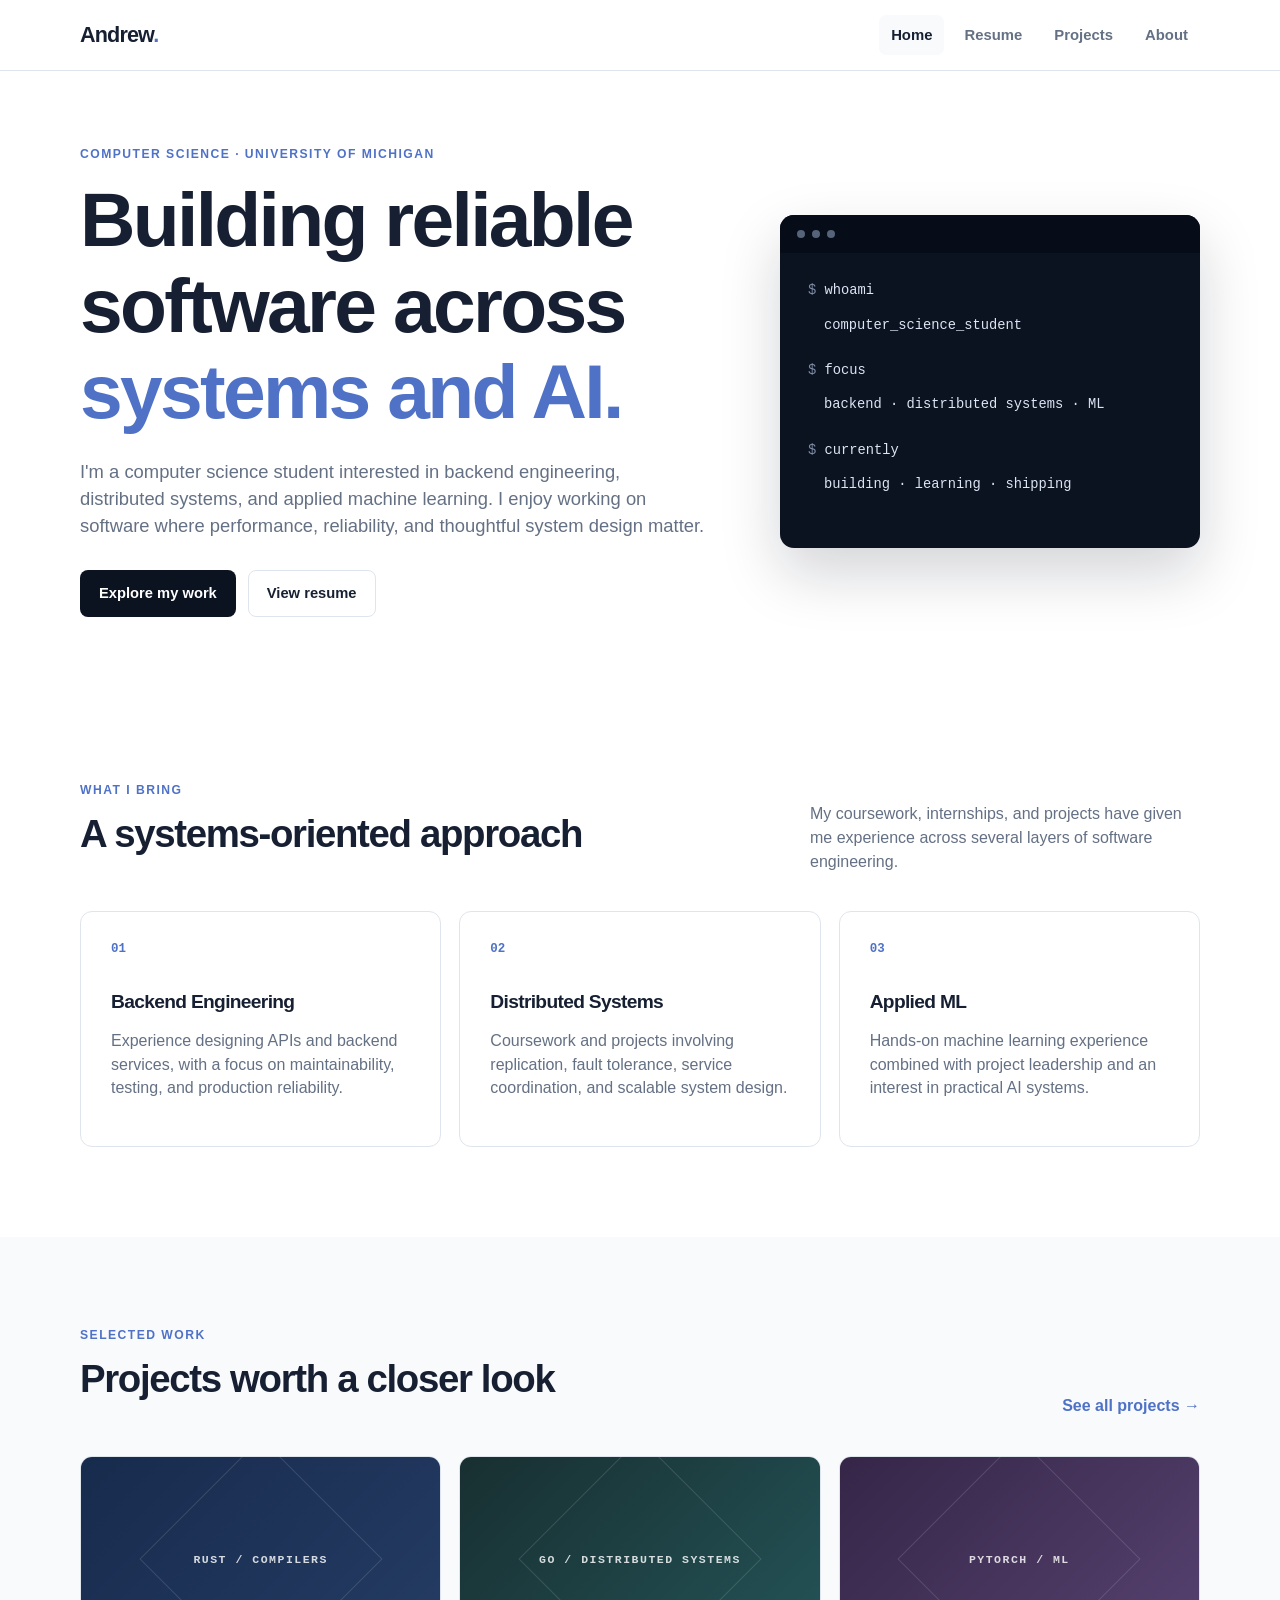
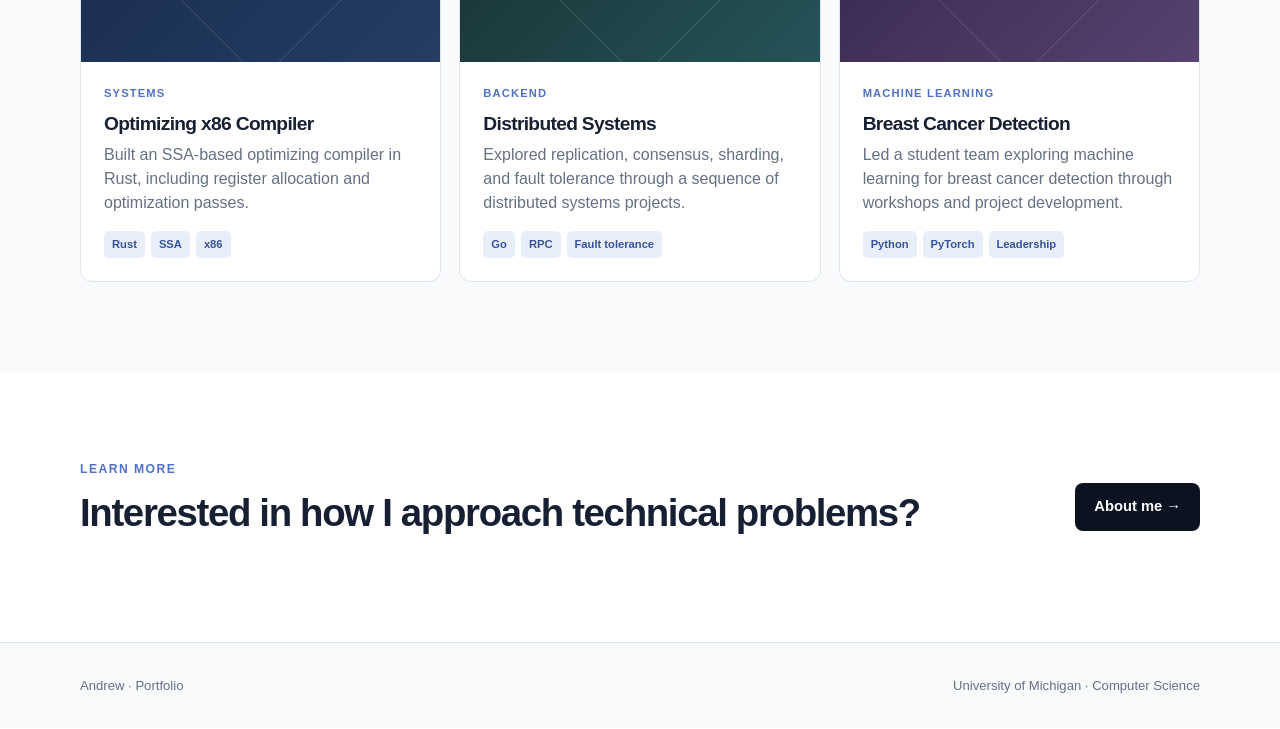
==== index.html @ 12360e27 "Add files via upload" ====
<!DOCTYPE html>
<html lang="en">
<head>
  <meta charset="UTF-8">
  <meta name="viewport" content="width=device-width, initial-scale=1.0">
  <meta name="description" content="Andrew's professional portfolio — computer science, backend systems, distributed computing, and applied machine learning.">
  <title>Andrew | Portfolio</title>
  <link rel="stylesheet" href="style.css">
</head>
<body>
<header class="site-header">
  <nav class="nav container">
    <a class="brand" href="index.html">Andrew<span>.</span></a>
    <div class="nav-links">
      <a class="active" href="index.html">Home</a>
      <a href="resume.html">Resume</a>
      <a href="projects.html">Projects</a>
      <a href="about.html">About</a>
    </div>
  </nav>
</header>

<main>
  <section class="hero container">
    <div class="hero-copy">
      <p class="eyebrow">Computer Science · University of Michigan</p>
      <h1>Building reliable software across <span>systems and AI.</span></h1>
      <p class="lead">
        I'm a computer science student interested in backend engineering, distributed systems,
        and applied machine learning. I enjoy working on software where performance,
        reliability, and thoughtful system design matter.
      </p>
      <div class="hero-actions">
        <a class="button primary" href="projects.html">Explore my work</a>
        <a class="button secondary" href="resume.html">View resume</a>
      </div>
    </div>
    <div class="hero-card">
      <div class="terminal-top"><span></span><span></span><span></span></div>
      <div class="terminal-body">
        <p><span class="code-muted">$</span> whoami</p>
        <p class="code-value">computer_science_student</p>
        <p><span class="code-muted">$</span> focus</p>
        <p class="code-value">backend · distributed systems · ML</p>
        <p><span class="code-muted">$</span> currently</p>
        <p class="code-value">building · learning · shipping</p>
      </div>
    </div>
  </section>

  <section class="section container">
    <div class="section-heading">
      <div>
        <p class="eyebrow">What I bring</p>
        <h2>A systems-oriented approach</h2>
      </div>
      <p class="section-intro">My coursework, internships, and projects have given me experience across several layers of software engineering.</p>
    </div>

    <div class="feature-grid">
      <article class="feature-card">
        <div class="icon">01</div>
        <h3>Backend Engineering</h3>
        <p>Experience designing APIs and backend services, with a focus on maintainability, testing, and production reliability.</p>
      </article>
      <article class="feature-card">
        <div class="icon">02</div>
        <h3>Distributed Systems</h3>
        <p>Coursework and projects involving replication, fault tolerance, service coordination, and scalable system design.</p>
      </article>
      <article class="feature-card">
        <div class="icon">03</div>
        <h3>Applied ML</h3>
        <p>Hands-on machine learning experience combined with project leadership and an interest in practical AI systems.</p>
      </article>
    </div>
  </section>

  <section class="section section-alt">
    <div class="container">
      <div class="section-heading">
        <div>
          <p class="eyebrow">Selected work</p>
          <h2>Projects worth a closer look</h2>
        </div>
        <a class="text-link" href="projects.html">See all projects →</a>
      </div>
      <div class="project-grid">
        <a class="project-card" href="project-compiler.html">
          <div class="project-placeholder compiler-art"><span>RUST / COMPILERS</span></div>
          <div class="project-content">
            <p class="project-type">Systems</p>
            <h3>Optimizing x86 Compiler</h3>
            <p>Built an SSA-based optimizing compiler in Rust, including register allocation and optimization passes.</p>
            <div class="tags"><span>Rust</span><span>SSA</span><span>x86</span></div>
          </div>
        </a>
        <a class="project-card" href="project-distributed-systems.html">
          <div class="project-placeholder distributed-art"><span>GO / DISTRIBUTED SYSTEMS</span></div>
          <div class="project-content">
            <p class="project-type">Backend</p>
            <h3>Distributed Systems</h3>
            <p>Explored replication, consensus, sharding, and fault tolerance through a sequence of distributed systems projects.</p>
            <div class="tags"><span>Go</span><span>RPC</span><span>Fault tolerance</span></div>
          </div>
        </a>
        <a class="project-card" href="project-ml.html">
          <div class="project-placeholder ml-art"><span>PYTORCH / ML</span></div>
          <div class="project-content">
            <p class="project-type">Machine Learning</p>
            <h3>Breast Cancer Detection</h3>
            <p>Led a student team exploring machine learning for breast cancer detection through workshops and project development.</p>
            <div class="tags"><span>Python</span><span>PyTorch</span><span>Leadership</span></div>
          </div>
        </a>
      </div>
    </div>
  </section>

  <section class="cta container">
    <div>
      <p class="eyebrow">Learn more</p>
      <h2>Interested in how I approach technical problems?</h2>
    </div>
    <a class="button primary" href="about.html">About me →</a>
  </section>
</main>

<footer class="footer">
  <div class="container footer-inner">
    <p>Andrew · Portfolio</p>
    <p>University of Michigan · Computer Science</p>
  </div>
</footer>
</body>
</html>
---- style.css ----
:root {
  --navy: #0b1220;
  --navy-2: #111b2e;
  --ink: #172033;
  --muted: #647084;
  --line: #dfe5ec;
  --bg: #f8fafc;
  --white: #ffffff;
  --accent: #4f72c7;
  --accent-soft: #e9eefb;
  --max: 1120px;
}
* { box-sizing: border-box; }
html { scroll-behavior: smooth; }
body {
  margin: 0;
  color: var(--ink);
  background: var(--white);
  font-family: Inter, ui-sans-serif, -apple-system, BlinkMacSystemFont, "Segoe UI", Roboto, Helvetica, Arial, sans-serif;
  line-height: 1.48;
}
a { color: inherit; text-decoration: none; }
.container { width: min(calc(100% - 40px), var(--max)); margin: 0 auto; }
.site-header { position: sticky; top: 0; z-index: 10; background: rgba(255,255,255,.95); border-bottom: 1px solid var(--line); backdrop-filter: blur(10px); }
.nav { min-height: 70px; display: flex; align-items: center; justify-content: space-between; gap: 30px; }
.brand { font-size: 1.35rem; font-weight: 800; letter-spacing: -.04em; }
.brand span { color: var(--accent); }
.nav-links { display: flex; align-items: center; gap: 8px; }
.nav-links a { padding: 9px 12px; border-radius: 7px; color: var(--muted); font-size: .93rem; font-weight: 650; }
.nav-links a:hover, .nav-links a.active { color: var(--ink); background: var(--bg); }
.hero { min-height: 590px; display: grid; grid-template-columns: 1.2fr .8fr; align-items: center; gap: 70px; padding-top: 75px; padding-bottom: 75px; }
.eyebrow { margin: 0 0 12px; color: var(--accent); font-size: .76rem; font-weight: 800; letter-spacing: .12em; text-transform: uppercase; }
h1,h2,h3 { line-height: 1.12; letter-spacing: -.035em; margin-top: 0; }
h1 { font-size: clamp(2.8rem, 6vw, 5.2rem); margin-bottom: 24px; max-width: 850px; }
h1 span { color: var(--accent); }
h2 { font-size: clamp(1.8rem, 3vw, 2.55rem); margin-bottom: 18px; }
h3 { font-size: 1.2rem; margin-bottom: 9px; }
.lead { max-width: 650px; color: var(--muted); font-size: 1.15rem; }
.hero-actions { display: flex; gap: 12px; margin-top: 30px; flex-wrap: wrap; }
.button { display: inline-flex; align-items: center; justify-content: center; padding: 12px 18px; border-radius: 8px; font-weight: 750; font-size: .92rem; border: 1px solid transparent; }
.button.primary { color: var(--white); background: var(--navy); }
.button.primary:hover { background: var(--navy-2); transform: translateY(-1px); }
.button.secondary { color: var(--ink); border-color: var(--line); background: var(--white); }
.button.secondary:hover { background: var(--bg); }
.hero-card { border-radius: 14px; background: var(--navy); color: #dce5f4; box-shadow: 0 25px 60px rgba(11,18,32,.18); overflow: hidden; }
.terminal-top { display: flex; gap: 7px; padding: 15px 17px; background: #070d18; }
.terminal-top span { width: 8px; height: 8px; border-radius: 50%; background: #56647a; }
.terminal-body { padding: 28px; min-height: 290px; font-family: "SFMono-Regular", Consolas, monospace; font-size: .86rem; }
.terminal-body p { margin: 0 0 14px; }
.code-muted { color: #7f8da5; }
.code-value { color: #dce5f4; padding-left: 16px; margin-bottom: 25px !important; }
.section { padding-top: 90px; padding-bottom: 90px; }
.section-alt { background: var(--bg); }
.section-heading { display: flex; align-items: end; justify-content: space-between; gap: 40px; margin-bottom: 38px; }
.section-heading > div { max-width: 600px; }
.section-intro { max-width: 390px; color: var(--muted); margin: 0; }
.text-link { font-weight: 750; color: var(--accent); white-space: nowrap; }
.feature-grid { display: grid; grid-template-columns: repeat(3, 1fr); gap: 18px; }
.feature-card { padding: 30px; border: 1px solid var(--line); border-radius: 12px; background: var(--white); }
.feature-card p, .project-content p, .project-row p { color: var(--muted); }
.icon { color: var(--accent); font: 800 .78rem "SFMono-Regular", Consolas, monospace; margin-bottom: 35px; }
.project-grid { display: grid; grid-template-columns: repeat(3, 1fr); gap: 18px; }
.project-card { border: 1px solid var(--line); border-radius: 12px; overflow: hidden; background: var(--white); transition: transform .18s ease, box-shadow .18s ease; }
.project-card:hover { transform: translateY(-4px); box-shadow: 0 14px 35px rgba(11,18,32,.09); }
.project-content { padding: 23px; }
.project-content p { margin-top: 0; }
.project-type { color: var(--accent) !important; text-transform: uppercase; letter-spacing: .1em; font-size: .7rem; font-weight: 800; }
.tags { display: flex; flex-wrap: wrap; gap: 6px; margin-top: 17px; }
.tags span { padding: 5px 8px; border-radius: 5px; background: var(--accent-soft); color: #35549a; font-size: .7rem; font-weight: 750; }
.tags.large { margin: 25px 0 45px; }
.project-placeholder { min-height: 205px; display: flex; align-items: center; justify-content: center; color: rgba(255,255,255,.82); background: var(--navy); font: 800 .72rem "SFMono-Regular", Consolas, monospace; letter-spacing: .13em; position: relative; overflow: hidden; }
.project-placeholder::after { content: ""; position: absolute; width: 170px; height: 170px; border: 1px solid rgba(255,255,255,.13); transform: rotate(45deg); }
.compiler-art { background: linear-gradient(135deg, #172b4d, #253c64); }
.distributed-art { background: linear-gradient(135deg, #182f31, #245458); }
.ml-art { background: linear-gradient(135deg, #352648, #574270); }
.echo-art { background: linear-gradient(135deg, #243146, #3d506b); }
.cta { min-height: 270px; display: flex; align-items: center; justify-content: space-between; gap: 30px; }
.footer { border-top: 1px solid var(--line); background: var(--bg); color: var(--muted); font-size: .82rem; }
.footer-inner { min-height: 85px; display: flex; align-items: center; justify-content: space-between; gap: 20px; }
.page { padding-top: 80px; padding-bottom: 100px; }
.page-header { max-width: 720px; margin-bottom: 65px; }
.page-header h1 { font-size: clamp(3rem, 6vw, 4.5rem); margin-bottom: 15px; }
.page-header > p:last-child { color: var(--muted); font-size: 1.05rem; }
.resume-section { max-width: 900px; padding: 32px 0; border-top: 1px solid var(--line); }
.resume-section h2 { font-size: 1.35rem; margin-bottom: 28px; }
.resume-entry { margin-bottom: 38px; }
.resume-entry:last-child { margin-bottom: 0; }
.entry-top { display: flex; justify-content: space-between; gap: 20px; align-items: baseline; }
.entry-top h3 { margin-bottom: 3px; }
.entry-top span { color: var(--muted); font-size: .82rem; white-space: nowrap; }
.role { color: var(--muted); font-weight: 650; margin-top: 0; }
.resume-entry p, .resume-entry li { max-width: 760px; }
.resume-entry ul { padding-left: 20px; }
.resume-entry li { margin-bottom: 7px; }
.resume-entry a { color: var(--accent); }
.skill-row { display: grid; grid-template-columns: 150px 1fr; gap: 20px; padding: 14px 0; border-bottom: 1px solid var(--line); max-width: 900px; }
.skill-row span { color: var(--muted); }
.project-list { display: grid; gap: 14px; }
.project-row { display: grid; grid-template-columns: 190px 1fr 30px; align-items: center; gap: 28px; padding: 20px; border: 1px solid var(--line); border-radius: 12px; background: var(--white); transition: transform .18s ease, box-shadow .18s ease; }
.project-row:hover { transform: translateY(-2px); box-shadow: 0 10px 30px rgba(11,18,32,.07); }
.project-placeholder.small { min-height: 135px; border-radius: 8px; }
.project-row h2 { font-size: 1.55rem; margin-bottom: 8px; }
.arrow { color: var(--accent); font-size: 1.4rem; font-weight: 700; }
.note { max-width: 900px; margin-top: 45px; padding: 18px 20px; border-left: 3px solid var(--accent); background: var(--bg); color: var(--muted); font-size: .86rem; }
.project-page { padding-top: 45px; padding-bottom: 100px; }
.back-link { display: inline-block; color: var(--muted); font-size: .85rem; font-weight: 700; margin-bottom: 30px; }
.project-page .project-hero { min-height: 330px; border-radius: 14px; margin-bottom: 55px; }
.project-page h1 { font-size: clamp(3rem, 6vw, 5rem); max-width: 850px; margin-bottom: 18px; }
.project-lead { color: var(--muted); font-size: 1.2rem; max-width: 780px; }
.detail-grid { display: grid; grid-template-columns: 1fr 280px; gap: 70px; align-items: start; margin: 60px 0; max-width: 900px; }
.detail-grid p { color: var(--muted); }
.stat-card, .quote-card { padding: 28px; background: var(--bg); border: 1px solid var(--line); border-radius: 12px; }
.stat-card strong { display: block; font-size: 2.7rem; line-height: 1; letter-spacing: -.05em; }
.stat-card span { display: block; margin-top: 10px; color: var(--muted); font-size: .84rem; }
.quote-card { color: var(--ink); font-weight: 700; }
.content-section { max-width: 900px; padding: 45px 0; border-top: 1px solid var(--line); }
.content-section h2 { font-size: 1.6rem; }
.bullet-grid { display: grid; grid-template-columns: 1fr 1fr; gap: 30px; }
.bullet-grid p { color: var(--muted); margin-top: 0; }
.about-layout { display: grid; grid-template-columns: 1fr 320px; gap: 90px; max-width: 1000px; }
.prose { max-width: 690px; }
.prose h2 { font-size: 1.5rem; margin-top: 45px; }
.prose h2:first-child { margin-top: 0; }
.prose p { color: var(--muted); text-align: justify; }
.about-aside { display: grid; align-content: start; gap: 15px; }
.aside-card { border: 1px solid var(--line); border-radius: 12px; padding: 25px; }
.aside-card ul { list-style: none; padding: 0; margin: 0; }
.aside-card li { padding: 9px 0; border-bottom: 1px solid var(--line); font-weight: 650; }
.aside-card li:last-child { border-bottom: 0; }
@media (max-width: 800px) {
  .hero, .about-layout { grid-template-columns: 1fr; }
  .hero { gap: 45px; padding-top: 55px; }
  .feature-grid, .project-grid { grid-template-columns: 1fr; }
  .section-heading { display: block; }
  .section-intro { margin-top: 15px; }
  .text-link { display: inline-block; margin-top: 20px; }
  .project-row { grid-template-columns: 110px 1fr; gap: 18px; }
  .project-row .arrow { display: none; }
  .project-placeholder.small { min-height: 105px; }
  .detail-grid { grid-template-columns: 1fr; gap: 25px; }
  .bullet-grid { grid-template-columns: 1fr; gap: 20px; }
  .about-layout { gap: 35px; }
}
@media (max-width: 560px) {
  .container { width: min(calc(100% - 28px), var(--max)); }
  .nav { min-height: 62px; }
  .brand { font-size: 1.1rem; }
  .nav-links { gap: 0; }
  .nav-links a { padding: 7px 7px; font-size: .75rem; }
  h1 { font-size: 2.7rem; }
  .hero { min-height: auto; padding-top: 55px; padding-bottom: 55px; }
  .section { padding-top: 60px; padding-bottom: 60px; }
  .project-page .project-hero { min-height: 220px; }
  .entry-top { display: block; }
  .entry-top span { display: block; margin-top: 5px; }
  .skill-row { grid-template-columns: 1fr; gap: 4px; }
  .footer-inner { display: block; padding: 18px 0; }
}
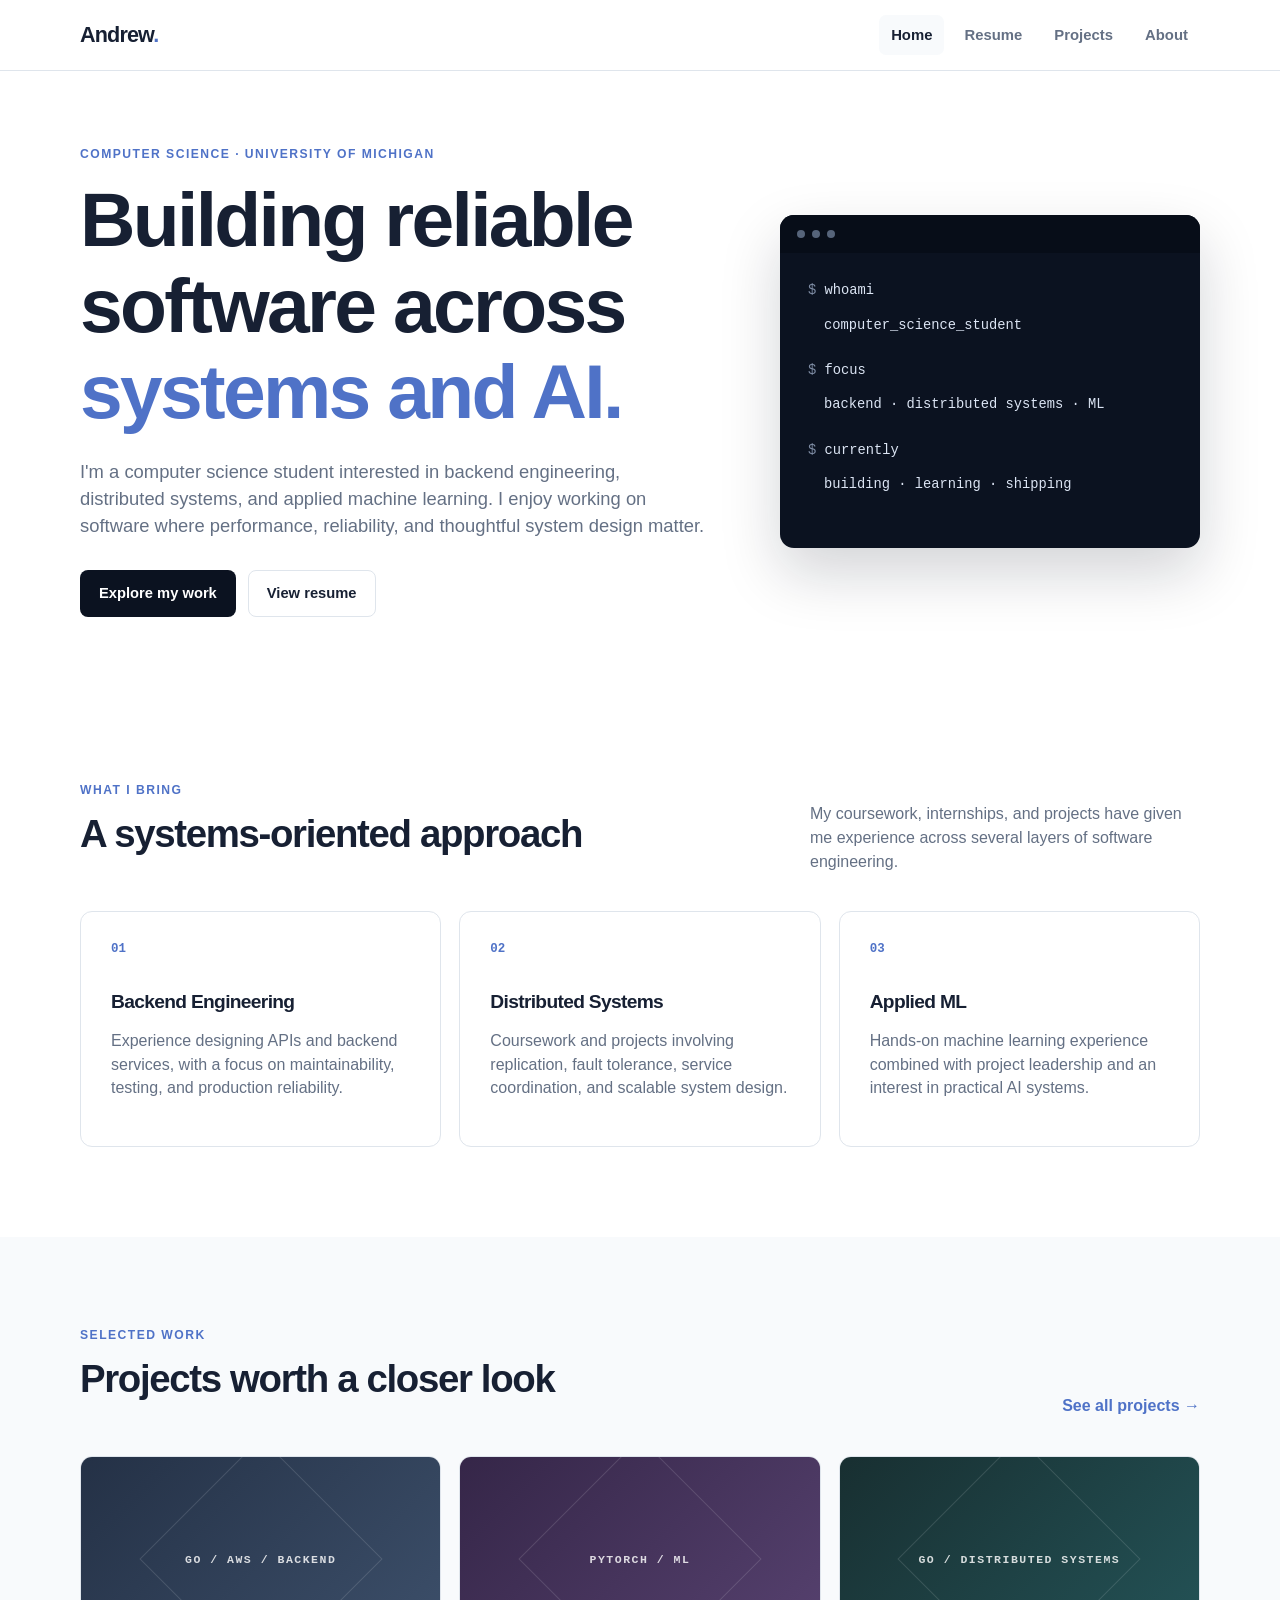
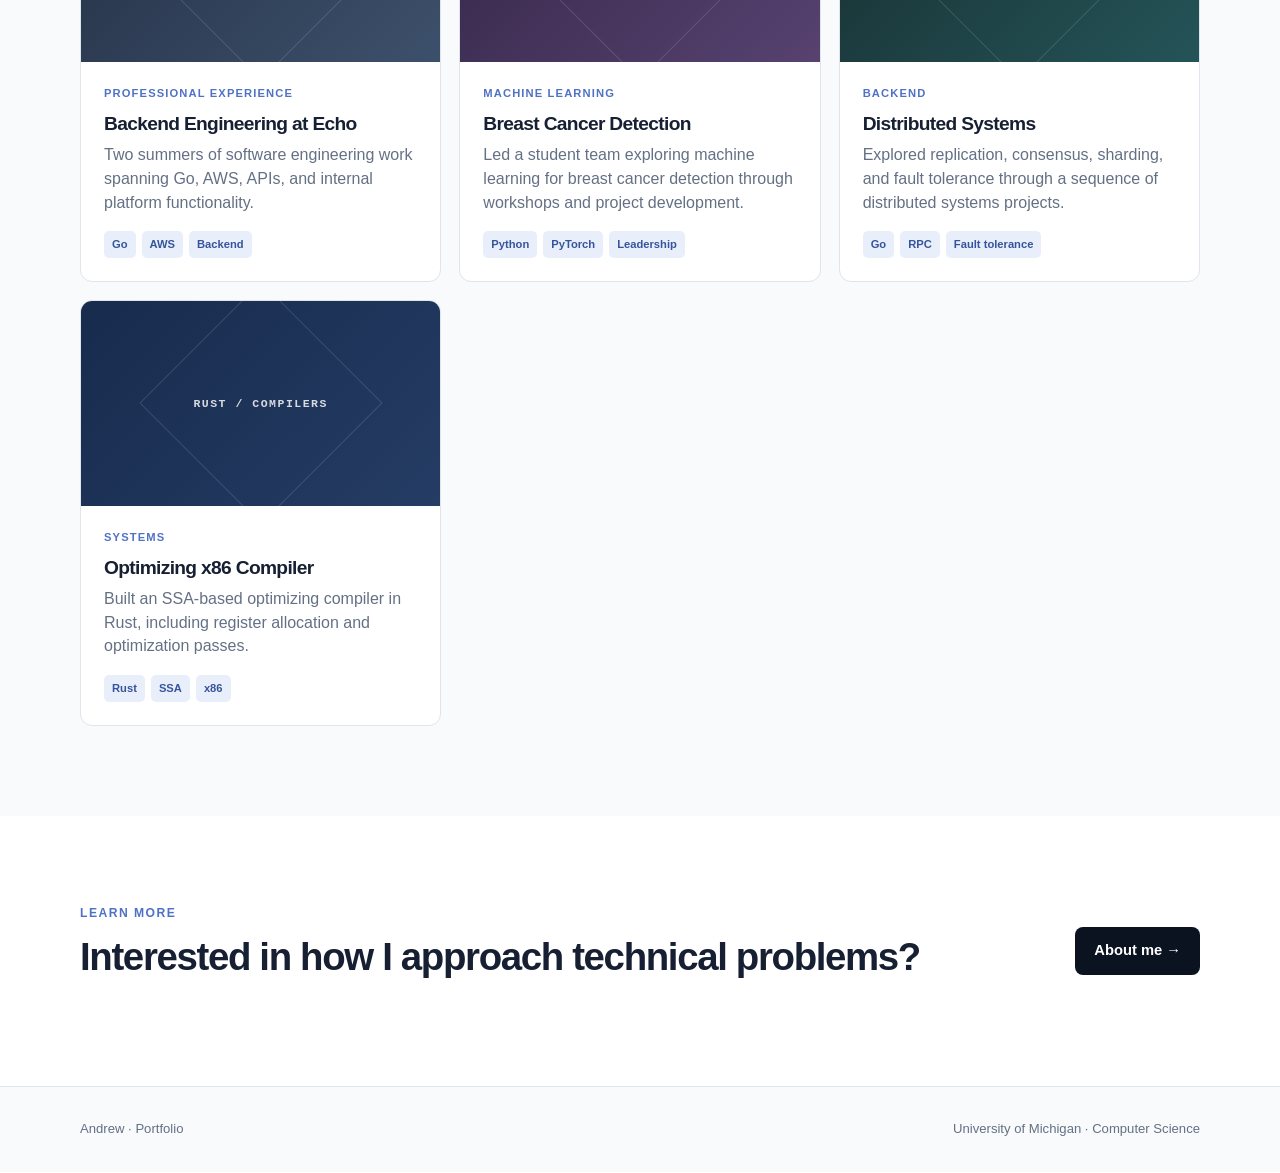
==== commit 73d42ff9: "more edits - proj order + MDST proj link" ====
--- a/index.html
+++ b/index.html
@@ -86,13 +86,22 @@
         <a class="text-link" href="projects.html">See all projects →</a>
       </div>
       <div class="project-grid">
-        <a class="project-card" href="project-compiler.html">
-          <div class="project-placeholder compiler-art"><span>RUST / COMPILERS</span></div>
+        <a class="project-card" href="project-echo.html">
+          <div class="project-placeholder echo-art"><span>GO / AWS / BACKEND</span></div>
           <div class="project-content">
-            <p class="project-type">Systems</p>
-            <h3>Optimizing x86 Compiler</h3>
-            <p>Built an SSA-based optimizing compiler in Rust, including register allocation and optimization passes.</p>
-            <div class="tags"><span>Rust</span><span>SSA</span><span>x86</span></div>
+            <p class="project-type">Professional Experience</p>
+            <h3>Backend Engineering at Echo</h3>
+            <p>Two summers of software engineering work spanning Go, AWS, APIs, and internal platform functionality.</p>
+            <div class="tags"><span>Go</span><span>AWS</span><span>Backend</span></div>
+          </div>
+        </a>
+        <a class="project-card" href="project-ml.html">
+          <div class="project-placeholder ml-art"><span>PYTORCH / ML</span></div>
+          <div class="project-content">
+            <p class="project-type">Machine Learning</p>
+            <h3>Breast Cancer Detection</h3>
+            <p>Led a student team exploring machine learning for breast cancer detection through workshops and project development.</p>
+            <div class="tags"><span>Python</span><span>PyTorch</span><span>Leadership</span></div>
           </div>
         </a>
         <a class="project-card" href="project-distributed-systems.html">
@@ -104,13 +113,13 @@
             <div class="tags"><span>Go</span><span>RPC</span><span>Fault tolerance</span></div>
           </div>
         </a>
-        <a class="project-card" href="project-ml.html">
-          <div class="project-placeholder ml-art"><span>PYTORCH / ML</span></div>
+        <a class="project-card" href="project-compiler.html">
+          <div class="project-placeholder compiler-art"><span>RUST / COMPILERS</span></div>
           <div class="project-content">
-            <p class="project-type">Machine Learning</p>
-            <h3>Breast Cancer Detection</h3>
-            <p>Led a student team exploring machine learning for breast cancer detection through workshops and project development.</p>
-            <div class="tags"><span>Python</span><span>PyTorch</span><span>Leadership</span></div>
+            <p class="project-type">Systems</p>
+            <h3>Optimizing x86 Compiler</h3>
+            <p>Built an SSA-based optimizing compiler in Rust, including register allocation and optimization passes.</p>
+            <div class="tags"><span>Rust</span><span>SSA</span><span>x86</span></div>
           </div>
         </a>
       </div>
--- a/style.css
+++ b/style.css
@@ -55,6 +55,9 @@
 .section-heading > div { max-width: 600px; }
 .section-intro { max-width: 390px; color: var(--muted); margin: 0; }
 .text-link { font-weight: 750; color: var(--accent); white-space: nowrap; }
+/* Project-specific link styling: prominent color + underline */
+.project-link { font-weight: 750; color: var(--accent); text-decoration: underline; text-underline-offset: 3px; }
+.project-link:hover { color: var(--navy); }
 .feature-grid { display: grid; grid-template-columns: repeat(3, 1fr); gap: 18px; }
 .feature-card { padding: 30px; border: 1px solid var(--line); border-radius: 12px; background: var(--white); }
 .feature-card p, .project-content p, .project-row p { color: var(--muted); }
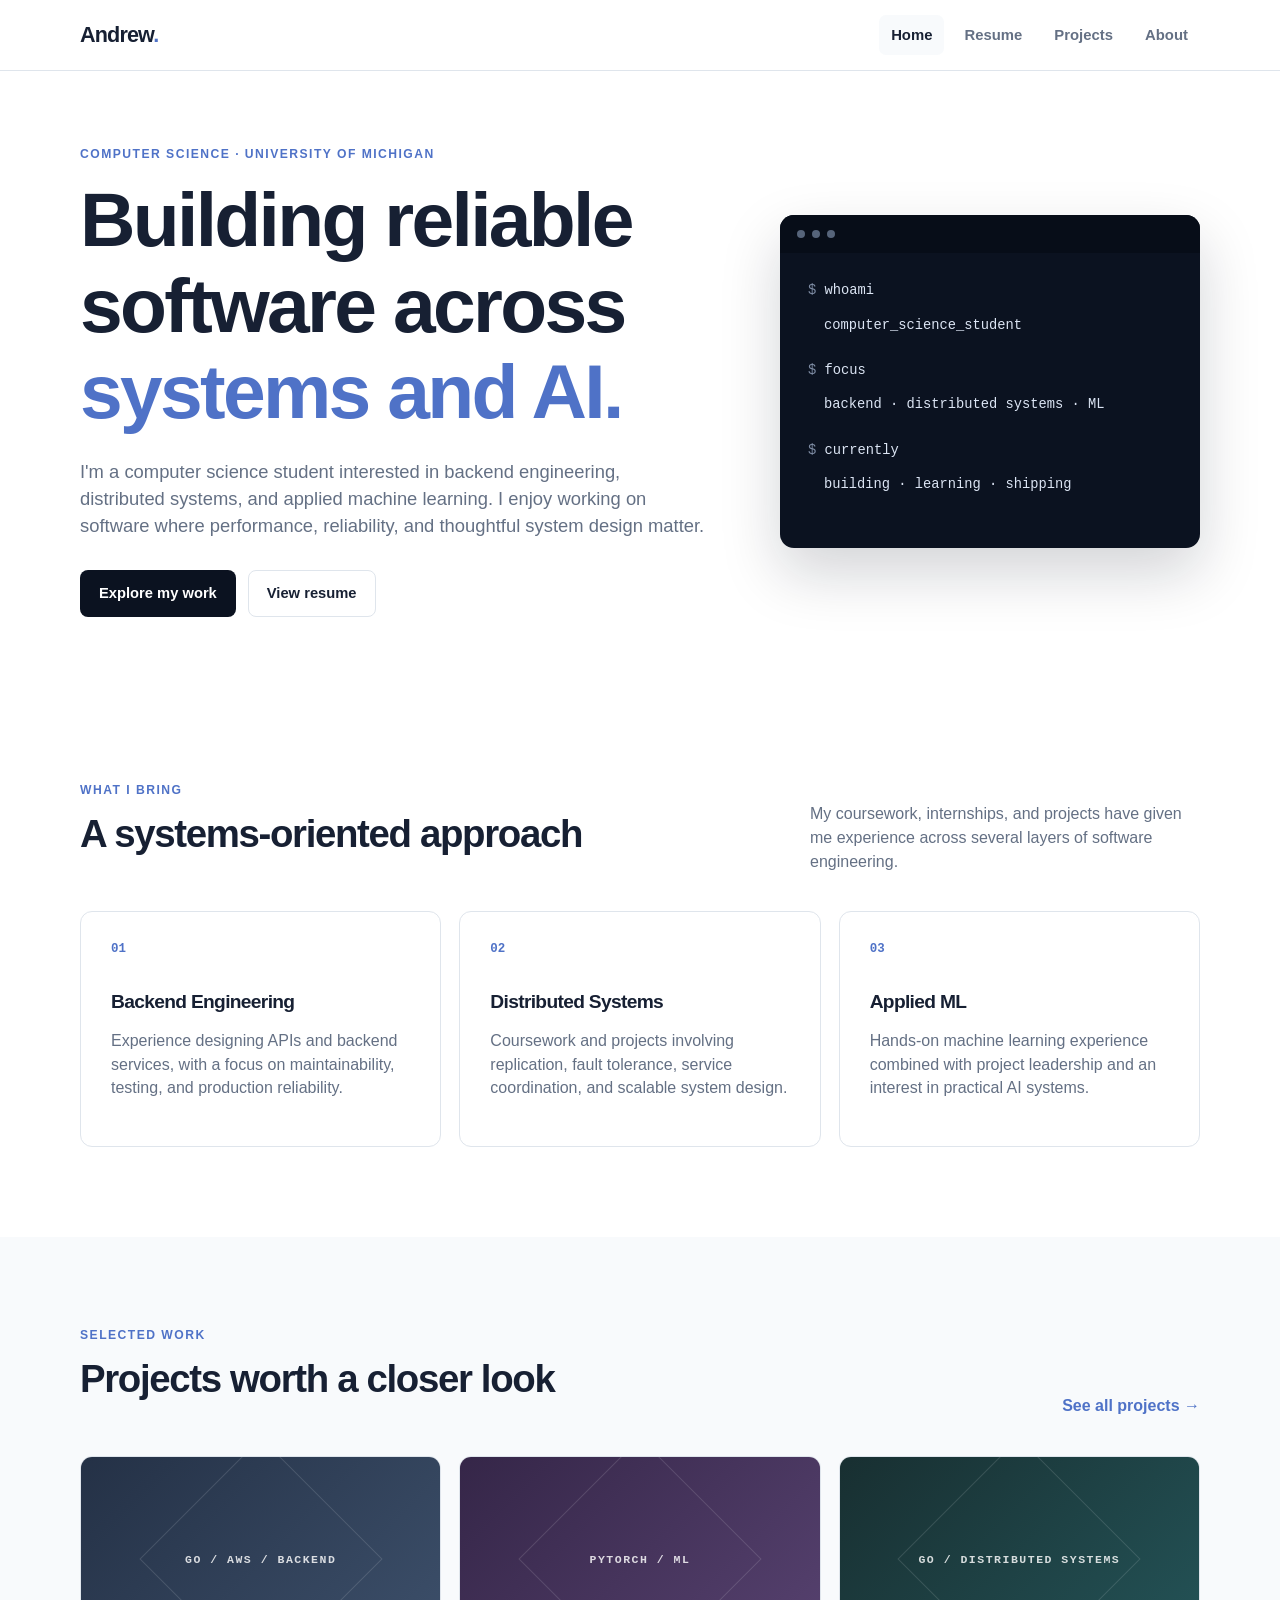
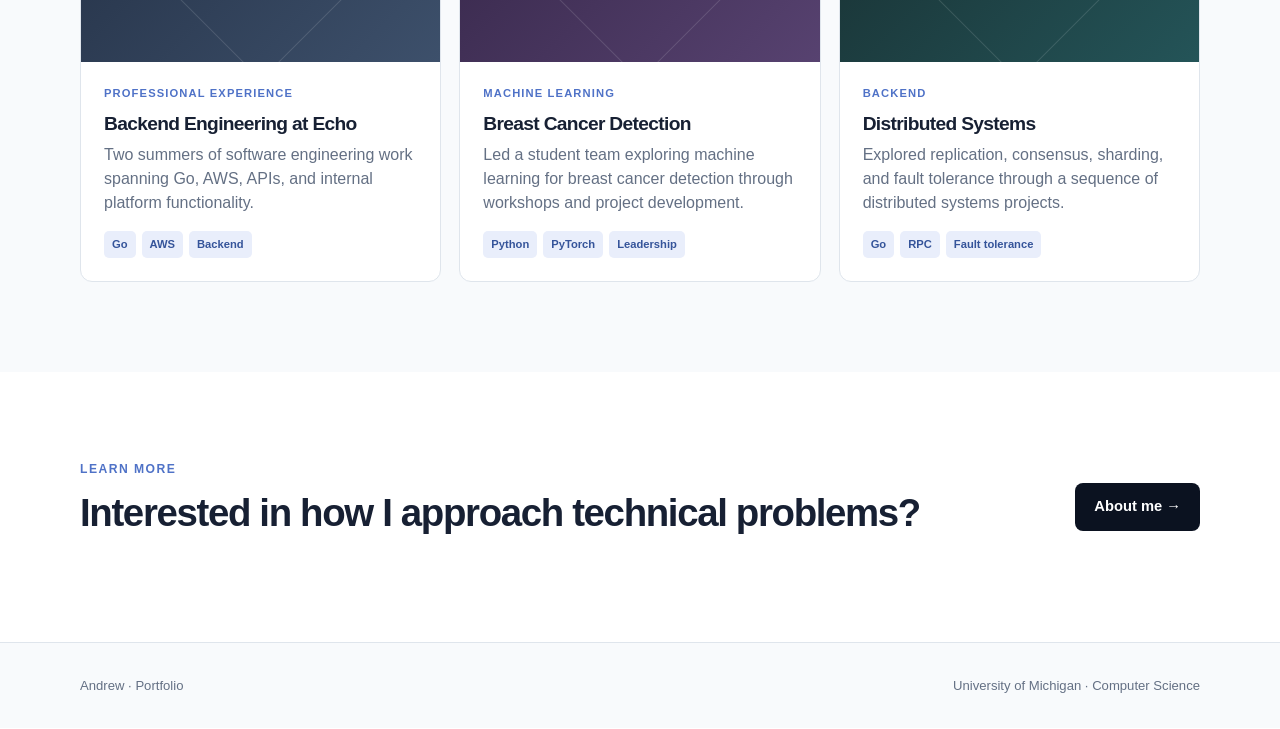
==== commit 10947f47: "getting rid of messy images on indiv project pages + limit home page to only 3 projs" ====
--- a/index.html
+++ b/index.html
@@ -113,15 +113,6 @@
             <div class="tags"><span>Go</span><span>RPC</span><span>Fault tolerance</span></div>
           </div>
         </a>
-        <a class="project-card" href="project-compiler.html">
-          <div class="project-placeholder compiler-art"><span>RUST / COMPILERS</span></div>
-          <div class="project-content">
-            <p class="project-type">Systems</p>
-            <h3>Optimizing x86 Compiler</h3>
-            <p>Built an SSA-based optimizing compiler in Rust, including register allocation and optimization passes.</p>
-            <div class="tags"><span>Rust</span><span>SSA</span><span>x86</span></div>
-          </div>
-        </a>
       </div>
     </div>
   </section>
--- a/style.css
+++ b/style.css
@@ -73,6 +73,9 @@
 .tags.large { margin: 25px 0 45px; }
 .project-placeholder { min-height: 205px; display: flex; align-items: center; justify-content: center; color: rgba(255,255,255,.82); background: var(--navy); font: 800 .72rem "SFMono-Regular", Consolas, monospace; letter-spacing: .13em; position: relative; overflow: hidden; }
 .project-placeholder::after { content: ""; position: absolute; width: 170px; height: 170px; border: 1px solid rgba(255,255,255,.13); transform: rotate(45deg); }
+.project-placeholder img { position: relative; z-index: 1; max-width: 72%; max-height: 56%; object-fit: contain; filter: brightness(0) invert(1); }
+.project-placeholder.small img { max-width: 78%; max-height: 62%; }
+.project-logo { display: block; width: min(70%, 420px); max-height: 120px; object-fit: contain; filter: brightness(0) invert(1); }
 .compiler-art { background: linear-gradient(135deg, #172b4d, #253c64); }
 .distributed-art { background: linear-gradient(135deg, #182f31, #245458); }
 .ml-art { background: linear-gradient(135deg, #352648, #574270); }
